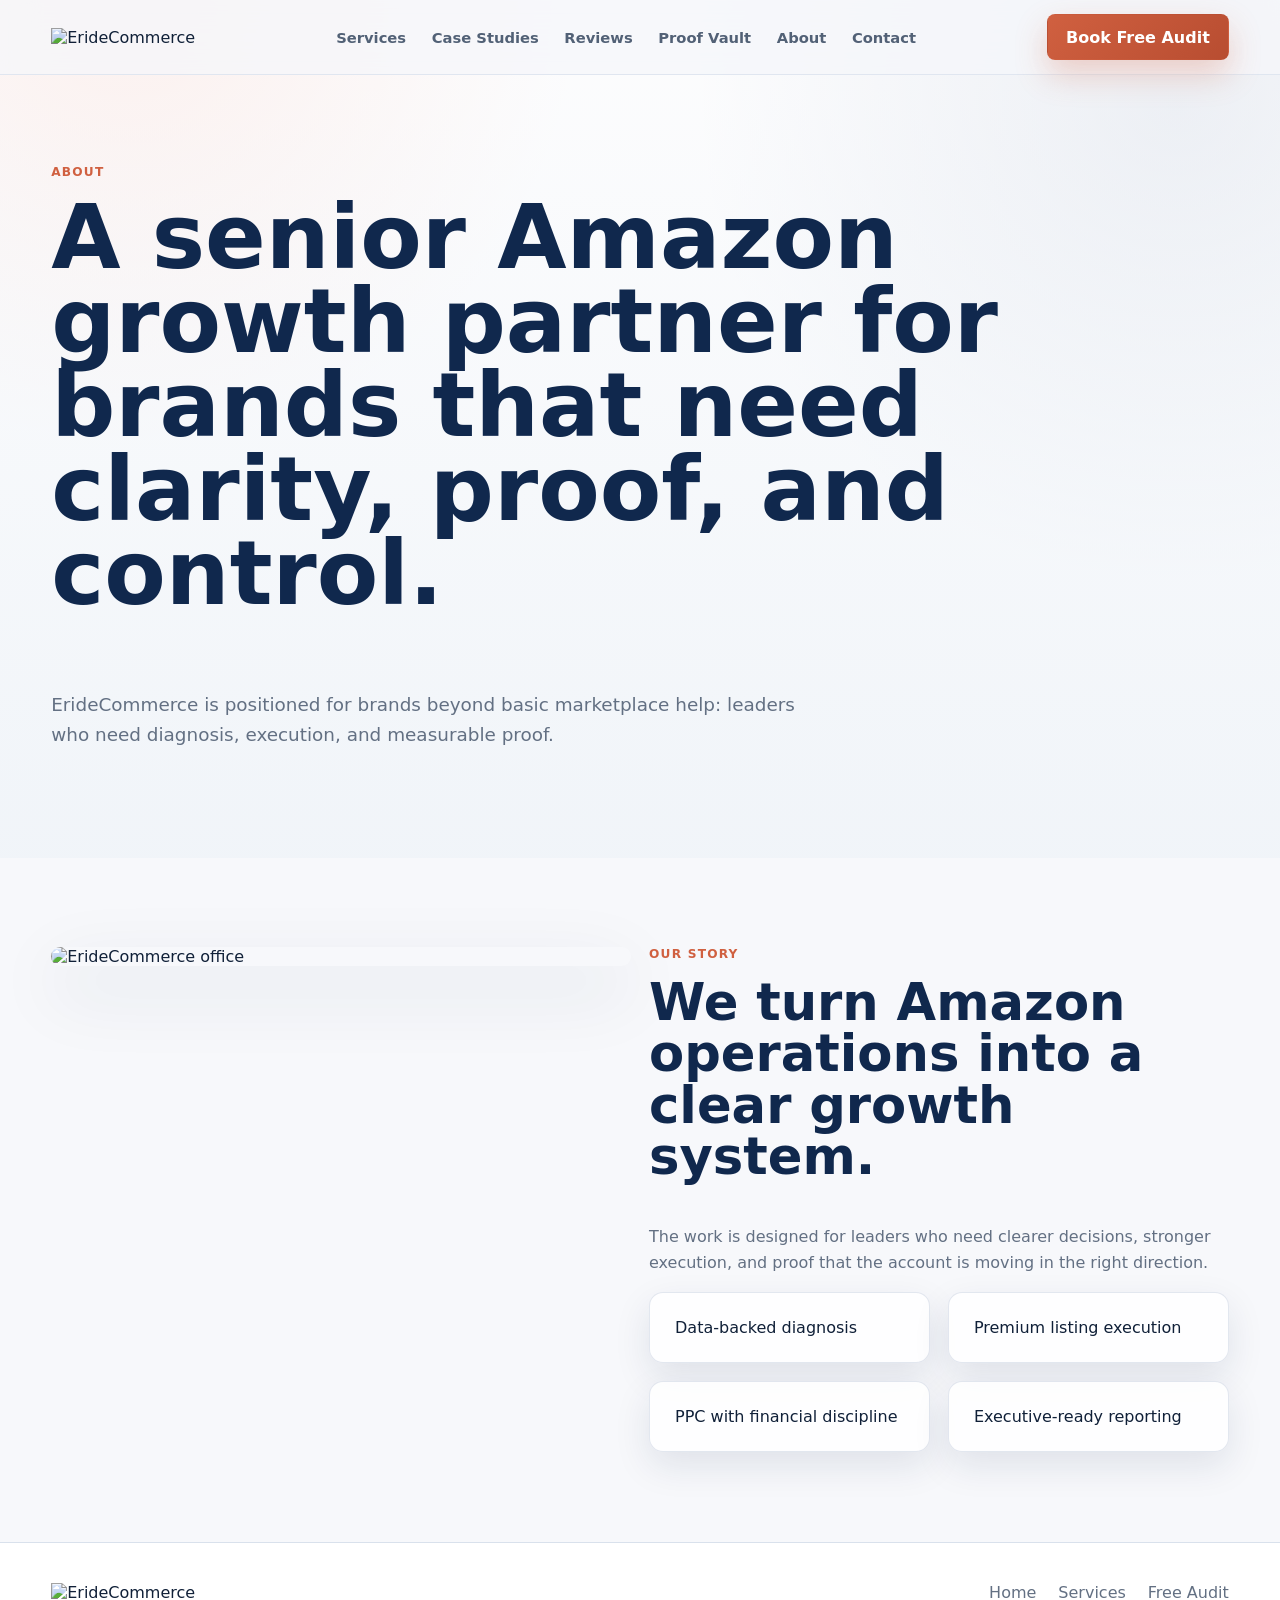
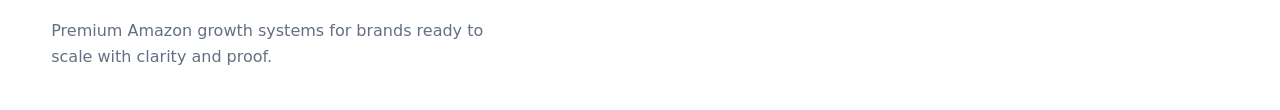
==== about.html @ 405a4938 "Add files via upload" ====
<!doctype html><html lang="en"><head><meta charset="utf-8"><meta name="viewport" content="width=device-width, initial-scale=1"><title>About | ErideCommerce</title><link rel="stylesheet" href="page.css"></head><body>
<header class="nav"><a class="brand" href="index.html"><img src="assets/brand/logo-cropped.png" alt="ErideCommerce"></a><nav class="navlinks"><a href="services.html">Services</a><a href="case-studies.html">Case Studies</a><a href="reviews.html">Reviews</a><a href="proof-vault.html">Proof Vault</a><a href="about.html">About</a><a href="contact.html">Contact</a></nav><a class="button primary" href="free-audit.html">Book Free Audit</a></header>
<main><section class="page-hero section"><p class="eyebrow">About</p><h1>A senior Amazon growth partner for brands that need clarity, proof, and control.</h1><p class="lead">ErideCommerce is positioned for brands beyond basic marketplace help: leaders who need diagnosis, execution, and measurable proof.</p></section>
<section class="section"><div class="grid-2"><div><img style="border-radius:14px;box-shadow:var(--shadow)" src="assets/brand/our-story.png" alt="ErideCommerce office"></div><div><p class="eyebrow">Our story</p><h2>We turn Amazon operations into a clear growth system.</h2><p class="muted">The work is designed for leaders who need clearer decisions, stronger execution, and proof that the account is moving in the right direction.</p><div class="grid-2"><article class="card">Data-backed diagnosis</article><article class="card">Premium listing execution</article><article class="card">PPC with financial discipline</article><article class="card">Executive-ready reporting</article></div></div></div></section></main>
<footer class="footer"><div><img src="assets/brand/logo-cropped.png" alt="ErideCommerce"><p>Premium Amazon growth systems for brands ready to scale with clarity and proof.</p></div><nav><a href="index.html">Home</a><a href="services.html">Services</a><a href="free-audit.html">Free Audit</a></nav></footer></body></html>
---- page.css ----
:root {
  --blue: #284880;
  --blue-dark: #10284d;
  --blue-deep: #08182f;
  --coral: #d06040;
  --peach: #f8b8a8;
  --bg: #f7f8fb;
  --surface: #ffffff;
  --soft: #eef3f8;
  --border: #d9e1ec;
  --text: #102038;
  --muted: #637083;
  --success: #0f9f8f;
  --warning: #d7831f;
  --shadow: 0 24px 70px rgba(16, 40, 77, .14);
  --shadow-soft: 0 14px 36px rgba(16, 40, 77, .1);
}
* { box-sizing: border-box; }
html { scroll-behavior: smooth; }
body {
  margin: 0;
  color: var(--text);
  background:
    radial-gradient(circle at 10% 0%, rgba(248, 184, 168, .42), transparent 28rem),
    radial-gradient(circle at 92% 6%, rgba(40, 72, 128, .17), transparent 30rem),
    var(--bg);
  font-family: Inter, ui-sans-serif, system-ui, -apple-system, BlinkMacSystemFont, "Segoe UI", sans-serif;
}
a { color: inherit; text-decoration: none; }
img { max-width: 100%; display: block; }
button, input, select, textarea { font: inherit; }
.nav {
  position: sticky;
  top: 0;
  z-index: 50;
  display: grid;
  grid-template-columns: auto 1fr auto;
  gap: 24px;
  align-items: center;
  padding: 14px clamp(18px, 4vw, 58px);
  border-bottom: 1px solid rgba(217, 225, 236, .75);
  background: rgba(247, 248, 251, .9);
  backdrop-filter: blur(18px);
}
.brand img { width: 154px; mix-blend-mode: multiply; }
.navlinks {
  display: flex;
  justify-content: center;
  gap: clamp(16px, 2vw, 28px);
  color: #526176;
  font-size: .92rem;
  font-weight: 700;
}
.navlinks a:hover { color: var(--blue); }
.button {
  min-height: 46px;
  display: inline-flex;
  align-items: center;
  justify-content: center;
  border: 1px solid transparent;
  border-radius: 8px;
  padding: 0 18px;
  font-weight: 850;
  white-space: nowrap;
}
.primary {
  color: #fff;
  background: linear-gradient(135deg, var(--coral), #b84d31);
  box-shadow: 0 14px 32px rgba(208, 96, 64, .28);
}
.secondary {
  color: var(--blue);
  border-color: rgba(40, 72, 128, .18);
  background: rgba(255, 255, 255, .72);
}
.section { padding: clamp(56px, 7vw, 98px) clamp(18px, 4vw, 58px); }
.page-hero {
  min-height: 54vh;
  display: grid;
  align-content: center;
  background: linear-gradient(180deg, rgba(255, 255, 255, .58), rgba(238, 243, 248, .72));
}
.eyebrow {
  margin: 0 0 16px;
  color: var(--coral);
  font-size: .76rem;
  font-weight: 900;
  letter-spacing: .1em;
  text-transform: uppercase;
}
h1, h2, h3, p { margin-top: 0; }
h1 {
  max-width: 1060px;
  color: var(--blue-dark);
  font-size: clamp(3.1rem, 7vw, 6.6rem);
  line-height: .94;
  letter-spacing: 0;
}
h2 {
  color: var(--blue-dark);
  font-size: clamp(2rem, 4vw, 4.1rem);
  line-height: 1;
}
h3 { color: var(--blue-dark); font-size: 1.25rem; }
.lead, .muted, .card p, .panel p, .footer p, li { color: var(--muted); line-height: 1.62; }
.lead { max-width: 780px; font-size: 1.15rem; }
.actions { display: flex; flex-wrap: wrap; gap: 12px; margin-top: 28px; }
.section-head {
  display: grid;
  grid-template-columns: minmax(0, .98fr) minmax(300px, .44fr);
  gap: clamp(24px, 4vw, 66px);
  align-items: end;
  margin-bottom: 34px;
}
.grid-2, .grid-3, .grid-4 { display: grid; gap: 18px; }
.grid-2 { grid-template-columns: repeat(2, minmax(0, 1fr)); }
.grid-3 { grid-template-columns: repeat(3, minmax(0, 1fr)); }
.grid-4 { grid-template-columns: repeat(4, minmax(0, 1fr)); }
.card, .panel, .audit-form, .audit-side {
  overflow: hidden;
  border: 1px solid rgba(40, 72, 128, .13);
  border-radius: 14px;
  background: rgba(255, 255, 255, .86);
  box-shadow: var(--shadow-soft);
}
.card { padding: 25px; }
.panel img { width: 100%; height: 300px; object-fit: cover; }
.proof img {
  width: 100%;
  height: auto;
  aspect-ratio: 16 / 7;
  object-fit: contain;
  padding: 10px;
  background: #fff;
  border-bottom: 1px solid var(--border);
}
.panel-body { padding: 24px; }
.stats { display: grid; grid-template-columns: repeat(3, minmax(0, 1fr)); gap: 9px; margin-top: 18px; }
.stats span {
  min-height: 86px;
  padding: 12px;
  border: 1px solid var(--border);
  border-radius: 10px;
  color: var(--muted);
  background: var(--soft);
  font-size: .82rem;
}
.stats strong { display: block; margin-bottom: 8px; color: var(--blue); font-size: 1.4rem; }
.split {
  display: grid;
  grid-template-columns: minmax(0, .72fr) minmax(0, 1fr);
  gap: clamp(28px, 5vw, 78px);
  background: var(--blue-deep);
  color: #fff;
}
.split h2, .split h3, .split strong { color: #fff; }
.split p, .split li { color: rgba(255, 255, 255, .74); }
.timeline { display: grid; gap: 12px; }
.timeline article {
  display: grid;
  grid-template-columns: auto 1fr;
  gap: 18px;
  padding: 20px;
  border: 1px solid rgba(255, 255, 255, .12);
  border-radius: 14px;
  background: rgba(255, 255, 255, .06);
}
.timeline span { color: var(--peach); font-weight: 900; }
.soft { background: rgba(238, 243, 248, .76); }
.audit { display: grid; grid-template-columns: minmax(0, 1.08fr) minmax(320px, .68fr); gap: 18px; }
.audit-form, .audit-side { padding: clamp(20px, 3vw, 34px); }
.form-grid { display: grid; grid-template-columns: repeat(2, minmax(0, 1fr)); gap: 16px; }
label { display: grid; gap: 8px; color: #44546b; font-size: .9rem; font-weight: 760; }
.full { grid-column: 1 / -1; }
input, select, textarea {
  width: 100%;
  min-height: 52px;
  border: 1px solid var(--border);
  border-radius: 10px;
  padding: 0 14px;
  color: var(--text);
  background: #fff;
  outline: none;
}
textarea { min-height: 136px; padding-top: 14px; resize: vertical; }
.footer {
  display: grid;
  grid-template-columns: 1fr auto;
  gap: 28px;
  padding: 40px clamp(18px, 4vw, 58px);
  border-top: 1px solid var(--border);
  background: #fff;
}
.footer img { width: 190px; mix-blend-mode: multiply; }
.footer p { max-width: 460px; margin: 16px 0 0; }
.footer nav { display: flex; flex-wrap: wrap; justify-content: flex-end; gap: 16px 22px; color: var(--muted); }
@media (max-width: 980px) {
  .nav { grid-template-columns: 1fr auto; }
  .navlinks { display: none; }
  .section-head, .split, .audit { grid-template-columns: 1fr; }
  .grid-4, .grid-3, .grid-2 { grid-template-columns: repeat(2, minmax(0, 1fr)); }
}
@media (max-width: 640px) {
  .brand img { width: 130px; }
  .nav .button { min-height: 38px; padding-inline: 11px; font-size: .84rem; }
  h1 { font-size: clamp(3rem, 15vw, 4.2rem); }
  .grid-4, .grid-3, .grid-2, .stats, .form-grid { grid-template-columns: 1fr; }
  .panel img { height: 210px; }
  .footer { grid-template-columns: 1fr; }
  .footer nav { justify-content: flex-start; }
}
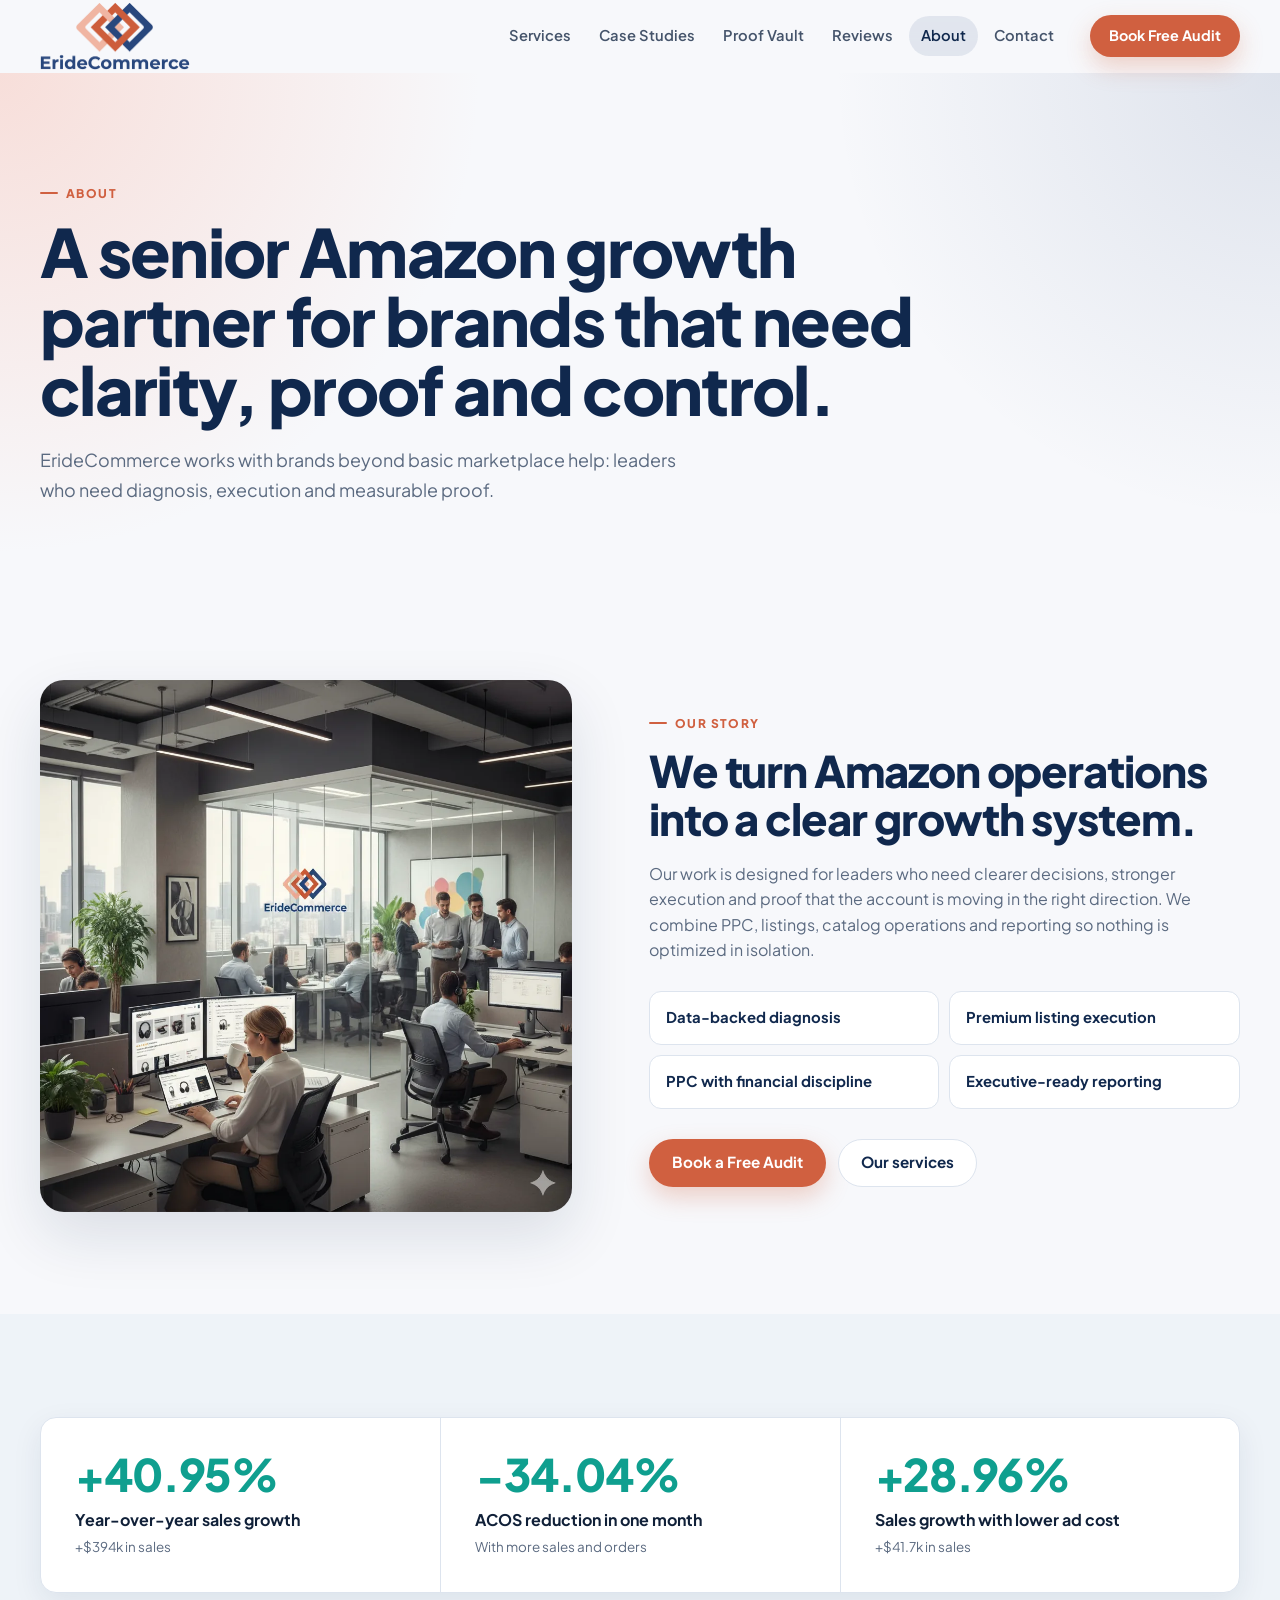
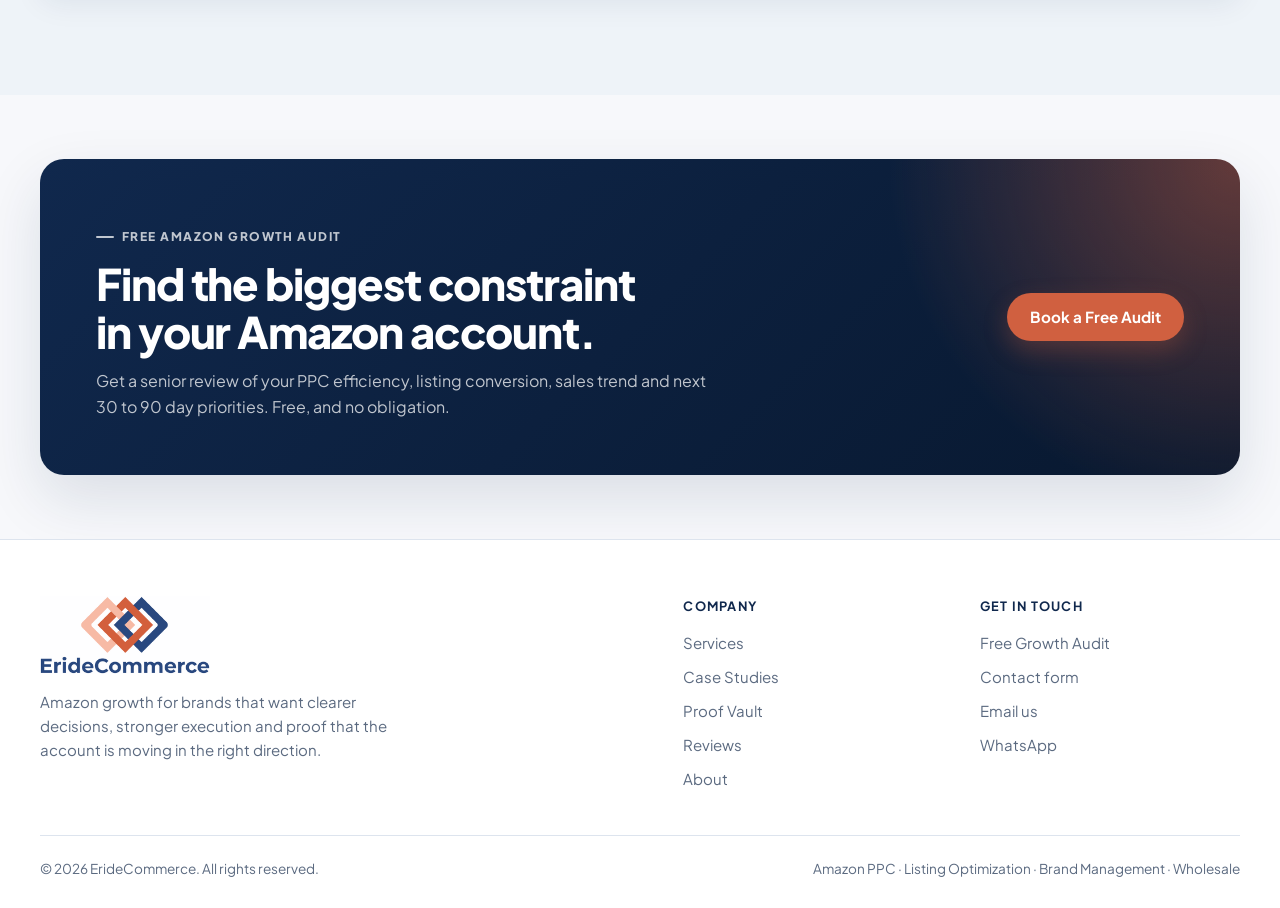
==== commit f2ea59ce: "Redesign site: shared styles, mobile menu, working forms, faster images - One shared stylesheet and " ====
--- a/about.html
+++ b/about.html
@@ -1,5 +1,124 @@
-<!doctype html><html lang="en"><head><meta charset="utf-8"><meta name="viewport" content="width=device-width, initial-scale=1"><title>About | ErideCommerce</title><link rel="stylesheet" href="page.css"></head><body>
-<header class="nav"><a class="brand" href="index.html"><img src="assets/brand/logo-cropped.png" alt="ErideCommerce"></a><nav class="navlinks"><a href="services.html">Services</a><a href="case-studies.html">Case Studies</a><a href="reviews.html">Reviews</a><a href="proof-vault.html">Proof Vault</a><a href="about.html">About</a><a href="contact.html">Contact</a></nav><a class="button primary" href="free-audit.html">Book Free Audit</a></header>
-<main><section class="page-hero section"><p class="eyebrow">About</p><h1>A senior Amazon growth partner for brands that need clarity, proof, and control.</h1><p class="lead">ErideCommerce is positioned for brands beyond basic marketplace help: leaders who need diagnosis, execution, and measurable proof.</p></section>
-<section class="section"><div class="grid-2"><div><img style="border-radius:14px;box-shadow:var(--shadow)" src="assets/brand/our-story.png" alt="ErideCommerce office"></div><div><p class="eyebrow">Our story</p><h2>We turn Amazon operations into a clear growth system.</h2><p class="muted">The work is designed for leaders who need clearer decisions, stronger execution, and proof that the account is moving in the right direction.</p><div class="grid-2"><article class="card">Data-backed diagnosis</article><article class="card">Premium listing execution</article><article class="card">PPC with financial discipline</article><article class="card">Executive-ready reporting</article></div></div></div></section></main>
-<footer class="footer"><div><img src="assets/brand/logo-cropped.png" alt="ErideCommerce"><p>Premium Amazon growth systems for brands ready to scale with clarity and proof.</p></div><nav><a href="index.html">Home</a><a href="services.html">Services</a><a href="free-audit.html">Free Audit</a></nav></footer></body></html>
+<!doctype html>
+<html lang="en">
+<head>
+  <meta charset="utf-8">
+  <meta name="viewport" content="width=device-width, initial-scale=1">
+  <title>About | ErideCommerce</title>
+  <meta name="description" content="ErideCommerce is a senior Amazon growth partner for brands that need clarity, proof and control.">
+  <meta name="theme-color" content="#10284d">
+  <meta property="og:title" content="About | ErideCommerce">
+  <meta property="og:description" content="ErideCommerce is a senior Amazon growth partner for brands that need clarity, proof and control.">
+  <meta property="og:type" content="website">
+  <meta property="og:image" content="assets/web/main-page.webp">
+  <link rel="icon" type="image/png" href="assets/web/logo.png">
+  <link rel="preconnect" href="https://fonts.googleapis.com">
+  <link rel="preconnect" href="https://fonts.gstatic.com" crossorigin>
+  <link href="https://fonts.googleapis.com/css2?family=Plus+Jakarta+Sans:wght@400;500;600;700;800&display=swap" rel="stylesheet">
+  <link rel="stylesheet" href="page.css">
+  <script>document.documentElement.classList.add("js")</script>
+</head>
+<body>
+<a class="skip" href="#main">Skip to content</a>
+<header class="nav">
+  <div class="container nav-inner">
+    <a class="brand" href="index.html" aria-label="ErideCommerce home"><img src="assets/web/logo.png" alt="ErideCommerce" width="150" height="68"></a>
+    <nav class="navlinks" id="site-menu" aria-label="Primary">
+      <a href="services.html">Services</a>
+      <a href="case-studies.html">Case Studies</a>
+      <a href="proof-vault.html">Proof Vault</a>
+      <a href="reviews.html">Reviews</a>
+      <a href="about.html">About</a>
+      <a href="contact.html">Contact</a>
+      <a class="mobile-cta" href="free-audit.html">Book a Free Audit</a>
+    </nav>
+    <a class="button primary nav-cta" href="free-audit.html">Book Free Audit</a>
+    <button class="nav-toggle" type="button" aria-label="Open menu" aria-controls="site-menu" aria-expanded="false"><span></span></button>
+  </div>
+</header>
+<main id="main">
+
+<section class="page-hero">
+  <div class="container">
+    <p class="eyebrow">About</p>
+    <h1>A senior Amazon growth partner for brands that need clarity, proof and control.</h1>
+    <p class="lead">ErideCommerce works with brands beyond basic marketplace help: leaders who need diagnosis, execution and measurable proof.</p>
+  </div>
+</section>
+
+<section class="section">
+  <div class="container about">
+    <img class="reveal" src="assets/web/our-story.webp" alt="ErideCommerce office" width="1024" height="1024">
+    <div class="reveal">
+      <p class="eyebrow">Our story</p>
+      <h2>We turn Amazon operations into a clear growth system.</h2>
+      <p>Our work is designed for leaders who need clearer decisions, stronger execution and proof that the account is moving in the right direction. We combine PPC, listings, catalog operations and reporting so nothing is optimized in isolation.</p>
+      <div class="pill-grid">
+        <div>Data-backed diagnosis</div>
+        <div>Premium listing execution</div>
+        <div>PPC with financial discipline</div>
+        <div>Executive-ready reporting</div>
+      </div>
+      <div class="actions"><a class="button primary" href="free-audit.html">Book a Free Audit</a><a class="button secondary" href="services.html">Our services</a></div>
+    </div>
+  </div>
+</section>
+
+<section class="section soft">
+  <div class="container">
+    <div class="metric-grid reveal">
+      <div class="metric"><strong><em>+40.95%</em></strong><span>Year-over-year sales growth</span><small>+$394k in sales</small></div>
+      <div class="metric"><strong><em>&minus;34.04%</em></strong><span>ACOS reduction in one month</span><small>With more sales and orders</small></div>
+      <div class="metric"><strong><em>+28.96%</em></strong><span>Sales growth with lower ad cost</span><small>+$41.7k in sales</small></div>
+    </div>
+  </div>
+</section>
+
+<section class="section tight">
+  <div class="container">
+    <div class="cta-band reveal">
+      <div>
+        <p class="eyebrow">Free Amazon Growth Audit</p>
+        <h2>Find the biggest constraint in your Amazon account.</h2>
+        <p>Get a senior review of your PPC efficiency, listing conversion, sales trend and next 30 to 90 day priorities. Free, and no obligation.</p>
+      </div>
+      <div class="actions"><a class="button primary" href="free-audit.html">Book a Free Audit</a></div>
+    </div>
+  </div>
+</section>
+</main>
+<footer class="footer">
+  <div class="container">
+    <div class="footer-grid">
+      <div>
+        <img src="assets/web/logo.png" alt="ErideCommerce" width="170" height="78" loading="lazy">
+        <p>Amazon growth for brands that want clearer decisions, stronger execution and proof that the account is moving in the right direction.</p>
+      </div>
+      <div>
+        <h4>Company</h4>
+        <nav aria-label="Footer">
+          <a href="services.html">Services</a>
+          <a href="case-studies.html">Case Studies</a>
+          <a href="proof-vault.html">Proof Vault</a>
+          <a href="reviews.html">Reviews</a>
+          <a href="about.html">About</a>
+        </nav>
+      </div>
+      <div>
+        <h4>Get in touch</h4>
+        <nav aria-label="Contact">
+          <a href="free-audit.html">Free Growth Audit</a>
+          <a href="contact.html">Contact form</a>
+          <a href="mailto:ahmadhaidertariq@gmail.com">Email us</a>
+          <a href="https://wa.me/923144166070" target="_blank" rel="noopener">WhatsApp</a>
+        </nav>
+      </div>
+    </div>
+    <div class="footer-bottom">
+      <span>&copy; <span data-year>2026</span> ErideCommerce. All rights reserved.</span>
+      <span>Amazon PPC &middot; Listing Optimization &middot; Brand Management &middot; Wholesale</span>
+    </div>
+  </div>
+</footer>
+<script src="site.js" defer></script>
+</body>
+</html>
--- a/page.css
+++ b/page.css
@@ -1,211 +1,483 @@
+/* ErideCommerce shared stylesheet — used by every page. */
 :root {
+  --navy: #10284d;
+  --navy-deep: #08182f;
   --blue: #284880;
-  --blue-dark: #10284d;
-  --blue-deep: #08182f;
+  --slate: #6078a0;
   --coral: #d06040;
+  --coral-dark: #b84d31;
   --peach: #f8b8a8;
   --bg: #f7f8fb;
   --surface: #ffffff;
   --soft: #eef3f8;
-  --border: #d9e1ec;
+  --border: #dde4ee;
   --text: #102038;
-  --muted: #637083;
+  --muted: #5b6a80;
   --success: #0f9f8f;
-  --warning: #d7831f;
-  --shadow: 0 24px 70px rgba(16, 40, 77, .14);
-  --shadow-soft: 0 14px 36px rgba(16, 40, 77, .1);
-}
-* { box-sizing: border-box; }
-html { scroll-behavior: smooth; }
+  --radius: 16px;
+  --radius-sm: 10px;
+  --shadow: 0 24px 60px rgba(16, 40, 77, .12);
+  --shadow-soft: 0 10px 30px rgba(16, 40, 77, .08);
+  --max: 1200px;
+  --gutter: clamp(18px, 4vw, 40px);
+  --font: "Plus Jakarta Sans", Inter, ui-sans-serif, system-ui, -apple-system, BlinkMacSystemFont, "Segoe UI", sans-serif;
+}
+
+*, *::before, *::after { box-sizing: border-box; }
+html { scroll-behavior: smooth; -webkit-text-size-adjust: 100%; }
 body {
   margin: 0;
   color: var(--text);
-  background:
-    radial-gradient(circle at 10% 0%, rgba(248, 184, 168, .42), transparent 28rem),
-    radial-gradient(circle at 92% 6%, rgba(40, 72, 128, .17), transparent 30rem),
-    var(--bg);
-  font-family: Inter, ui-sans-serif, system-ui, -apple-system, BlinkMacSystemFont, "Segoe UI", sans-serif;
+  background: var(--bg);
+  font-family: var(--font);
+  font-size: 16px;
+  line-height: 1.6;
+  -webkit-font-smoothing: antialiased;
 }
 a { color: inherit; text-decoration: none; }
-img { max-width: 100%; display: block; }
+img { max-width: 100%; height: auto; display: block; }
 button, input, select, textarea { font: inherit; }
+::selection { color: #fff; background: var(--coral); }
+:focus-visible { outline: 3px solid rgba(208, 96, 64, .55); outline-offset: 3px; border-radius: 6px; }
+
+.container { width: min(var(--max), 100% - 2 * var(--gutter)); margin-inline: auto; }
+.skip { position: absolute; left: -999px; top: 8px; z-index: 100; padding: 8px 14px; border-radius: 8px; color: #fff; background: var(--navy); }
+.skip:focus { left: 8px; }
+
+/* Typography */
+h1, h2, h3, h4, p { margin: 0; }
+h1, h2, h3 { color: var(--navy); font-weight: 800; letter-spacing: -.025em; text-wrap: balance; }
+h1 { font-size: clamp(2.35rem, 5.2vw, 4.2rem); line-height: 1.04; }
+h2 { font-size: clamp(1.8rem, 3.4vw, 2.75rem); line-height: 1.1; }
+h3 { font-size: 1.14rem; line-height: 1.3; letter-spacing: -.01em; }
+p { color: var(--muted); }
+.lead { max-width: 640px; margin-top: 20px; font-size: clamp(1.02rem, 1.4vw, 1.16rem); line-height: 1.7; }
+.eyebrow {
+  display: inline-flex;
+  align-items: center;
+  gap: 8px;
+  margin-bottom: 14px;
+  color: var(--coral);
+  font-size: .75rem;
+  font-weight: 800;
+  letter-spacing: .12em;
+  text-transform: uppercase;
+}
+.eyebrow::before { content: ""; width: 18px; height: 2px; border-radius: 2px; background: currentColor; }
+.accent { color: var(--coral); }
+
+/* Buttons */
+.button {
+  min-height: 48px;
+  display: inline-flex;
+  align-items: center;
+  justify-content: center;
+  gap: 8px;
+  border: 1px solid transparent;
+  border-radius: 999px;
+  padding: 0 22px;
+  font-weight: 700;
+  font-size: .95rem;
+  white-space: nowrap;
+  cursor: pointer;
+  transition: transform .18s ease, box-shadow .18s ease, background .18s ease, color .18s ease;
+}
+.button:hover { transform: translateY(-1px); }
+.primary { color: #fff; background: var(--coral); box-shadow: 0 10px 24px rgba(208, 96, 64, .28); }
+.primary:hover { background: var(--coral-dark); box-shadow: 0 14px 30px rgba(208, 96, 64, .34); }
+.secondary { color: var(--navy); border-color: var(--border); background: #fff; }
+.secondary:hover { border-color: var(--slate); }
+.ghost-light { color: #fff; border-color: rgba(255, 255, 255, .28); background: transparent; }
+.ghost-light:hover { background: rgba(255, 255, 255, .08); }
+.text-link { color: var(--blue); font-weight: 700; font-size: .92rem; }
+.text-link::after { content: " \2192"; transition: margin .18s ease; }
+.text-link:hover::after { margin-left: 4px; }
+.actions { display: flex; flex-wrap: wrap; gap: 12px; margin-top: 30px; }
+
+/* Header */
 .nav {
   position: sticky;
   top: 0;
   z-index: 50;
-  display: grid;
-  grid-template-columns: auto 1fr auto;
-  gap: 24px;
-  align-items: center;
-  padding: 14px clamp(18px, 4vw, 58px);
-  border-bottom: 1px solid rgba(217, 225, 236, .75);
-  background: rgba(247, 248, 251, .9);
-  backdrop-filter: blur(18px);
-}
-.brand img { width: 154px; mix-blend-mode: multiply; }
-.navlinks {
-  display: flex;
-  justify-content: center;
-  gap: clamp(16px, 2vw, 28px);
-  color: #526176;
+  border-bottom: 1px solid transparent;
+  background: rgba(247, 248, 251, .86);
+  backdrop-filter: saturate(160%) blur(16px);
+  -webkit-backdrop-filter: saturate(160%) blur(16px);
+  transition: border-color .2s ease, box-shadow .2s ease;
+}
+.nav.scrolled { border-color: var(--border); box-shadow: 0 6px 24px rgba(16, 40, 77, .06); }
+.nav-inner { display: flex; align-items: center; gap: 24px; min-height: 72px; }
+.brand img { width: 150px; mix-blend-mode: multiply; }
+.navlinks { display: flex; align-items: center; gap: 4px; margin-left: auto; }
+.navlinks a {
+  padding: 8px 12px;
+  border-radius: 999px;
+  color: #45546b;
   font-size: .92rem;
-  font-weight: 700;
-}
-.navlinks a:hover { color: var(--blue); }
-.button {
-  min-height: 46px;
-  display: inline-flex;
-  align-items: center;
-  justify-content: center;
-  border: 1px solid transparent;
-  border-radius: 8px;
-  padding: 0 18px;
-  font-weight: 850;
-  white-space: nowrap;
-}
-.primary {
-  color: #fff;
-  background: linear-gradient(135deg, var(--coral), #b84d31);
-  box-shadow: 0 14px 32px rgba(208, 96, 64, .28);
-}
-.secondary {
-  color: var(--blue);
-  border-color: rgba(40, 72, 128, .18);
-  background: rgba(255, 255, 255, .72);
-}
-.section { padding: clamp(56px, 7vw, 98px) clamp(18px, 4vw, 58px); }
+  font-weight: 600;
+  transition: color .15s ease, background .15s ease;
+}
+.navlinks a:hover { color: var(--navy); background: rgba(40, 72, 128, .07); }
+.navlinks a[aria-current="page"] { color: var(--navy); background: rgba(40, 72, 128, .1); }
+.nav-cta { min-height: 42px; padding: 0 18px; font-size: .9rem; }
+.nav-toggle {
+  display: none;
+  width: 44px;
+  height: 44px;
+  margin-left: auto;
+  border: 1px solid var(--border);
+  border-radius: 12px;
+  background: #fff;
+  cursor: pointer;
+}
+.nav-toggle span, .nav-toggle span::before, .nav-toggle span::after {
+  display: block;
+  width: 18px;
+  height: 2px;
+  margin: 0 auto;
+  border-radius: 2px;
+  background: var(--navy);
+  transition: transform .2s ease, background .2s ease;
+  position: relative;
+}
+.nav-toggle span::before, .nav-toggle span::after { content: ""; position: absolute; left: 0; }
+.nav-toggle span::before { top: -6px; }
+.nav-toggle span::after { top: 6px; }
+.nav.open .nav-toggle span { background: transparent; }
+.nav.open .nav-toggle span::before { transform: translateY(6px) rotate(45deg); }
+.nav.open .nav-toggle span::after { transform: translateY(-6px) rotate(-45deg); }
+
+/* Sections */
+.section { padding-block: clamp(64px, 8vw, 112px); }
+.section.tight { padding-block: clamp(40px, 5vw, 64px); }
+.soft { background: var(--soft); }
+.section-head {
+  display: grid;
+  grid-template-columns: minmax(0, 1fr) minmax(260px, .7fr);
+  gap: clamp(20px, 4vw, 64px);
+  align-items: end;
+  margin-bottom: clamp(32px, 4vw, 48px);
+}
+.section-head.center { grid-template-columns: 1fr; justify-items: center; text-align: center; }
+.section-head.center p { max-width: 620px; }
+.section-head > p { font-size: 1.02rem; }
+
+/* Home hero */
+.hero {
+  position: relative;
+  overflow: hidden;
+  padding-block: clamp(48px, 7vw, 96px) clamp(56px, 7vw, 96px);
+  background:
+    radial-gradient(circle at 0% 0%, rgba(248, 184, 168, .45), transparent 32rem),
+    radial-gradient(circle at 100% 10%, rgba(40, 72, 128, .14), transparent 30rem);
+}
+.hero-grid { display: grid; grid-template-columns: minmax(0, 1.05fr) minmax(0, .95fr); gap: clamp(36px, 5vw, 72px); align-items: center; }
+.hero-visual { position: relative; }
+.hero-visual img { width: 100%; aspect-ratio: 4 / 3.2; object-fit: cover; border-radius: 24px; box-shadow: var(--shadow); }
+.float-card {
+  position: absolute;
+  display: grid;
+  gap: 2px;
+  padding: 16px 18px;
+  border: 1px solid var(--border);
+  border-radius: 14px;
+  background: rgba(255, 255, 255, .95);
+  box-shadow: var(--shadow-soft);
+}
+.float-card strong { color: var(--success); font-size: 1.6rem; line-height: 1.1; letter-spacing: -.02em; }
+.float-card span { color: var(--muted); font-size: .82rem; font-weight: 600; }
+.float-card.one { left: -22px; bottom: 34px; }
+.float-card.two { right: -16px; top: 28px; }
+.trust-row { display: flex; flex-wrap: wrap; gap: 10px 22px; margin-top: 34px; padding-top: 24px; border-top: 1px solid var(--border); }
+.trust-row span { display: inline-flex; align-items: center; gap: 8px; color: #45546b; font-size: .88rem; font-weight: 600; }
+.trust-row span::before { content: ""; width: 7px; height: 7px; border-radius: 50%; background: var(--coral); }
+
+/* Inner page hero */
 .page-hero {
-  min-height: 54vh;
-  display: grid;
-  align-content: center;
-  background: linear-gradient(180deg, rgba(255, 255, 255, .58), rgba(238, 243, 248, .72));
-}
-.eyebrow {
-  margin: 0 0 16px;
-  color: var(--coral);
-  font-size: .76rem;
-  font-weight: 900;
-  letter-spacing: .1em;
-  text-transform: uppercase;
-}
-h1, h2, h3, p { margin-top: 0; }
-h1 {
-  max-width: 1060px;
-  color: var(--blue-dark);
-  font-size: clamp(3.1rem, 7vw, 6.6rem);
-  line-height: .94;
-  letter-spacing: 0;
-}
-h2 {
-  color: var(--blue-dark);
-  font-size: clamp(2rem, 4vw, 4.1rem);
-  line-height: 1;
-}
-h3 { color: var(--blue-dark); font-size: 1.25rem; }
-.lead, .muted, .card p, .panel p, .footer p, li { color: var(--muted); line-height: 1.62; }
-.lead { max-width: 780px; font-size: 1.15rem; }
-.actions { display: flex; flex-wrap: wrap; gap: 12px; margin-top: 28px; }
-.section-head {
-  display: grid;
-  grid-template-columns: minmax(0, .98fr) minmax(300px, .44fr);
-  gap: clamp(24px, 4vw, 66px);
-  align-items: end;
-  margin-bottom: 34px;
-}
-.grid-2, .grid-3, .grid-4 { display: grid; gap: 18px; }
+  padding-block: clamp(56px, 8vw, 104px) clamp(40px, 6vw, 72px);
+  background:
+    radial-gradient(circle at 0% 0%, rgba(248, 184, 168, .4), transparent 30rem),
+    radial-gradient(circle at 100% 0%, rgba(40, 72, 128, .12), transparent 28rem);
+}
+.page-hero h1 { max-width: 900px; }
+
+/* Metrics */
+.metric-grid { display: grid; grid-template-columns: repeat(3, minmax(0, 1fr)); overflow: hidden; border: 1px solid var(--border); border-radius: var(--radius); background: #fff; box-shadow: var(--shadow-soft); }
+.metric { padding: clamp(22px, 3vw, 34px); }
+.metric + .metric { border-left: 1px solid var(--border); }
+.metric strong { display: block; color: var(--navy); font-size: clamp(2rem, 3.6vw, 2.8rem); font-weight: 800; line-height: 1; letter-spacing: -.03em; }
+.metric strong em { color: var(--success); font-style: normal; }
+.metric span { display: block; margin-top: 10px; color: var(--text); font-weight: 700; }
+.metric small { display: block; margin-top: 4px; color: var(--muted); font-size: .84rem; }
+
+/* Grids and cards */
+.grid-2, .grid-3, .grid-4 { display: grid; gap: 20px; }
 .grid-2 { grid-template-columns: repeat(2, minmax(0, 1fr)); }
 .grid-3 { grid-template-columns: repeat(3, minmax(0, 1fr)); }
 .grid-4 { grid-template-columns: repeat(4, minmax(0, 1fr)); }
-.card, .panel, .audit-form, .audit-side {
+.card {
+  padding: 28px;
+  border: 1px solid var(--border);
+  border-radius: var(--radius);
+  background: #fff;
+  transition: transform .2s ease, box-shadow .2s ease, border-color .2s ease;
+}
+.card:hover { transform: translateY(-3px); border-color: #c9d4e3; box-shadow: var(--shadow-soft); }
+.card h3 { margin-bottom: 10px; }
+.card p { font-size: .95rem; }
+.icon {
+  display: grid;
+  place-items: center;
+  width: 44px;
+  height: 44px;
+  margin-bottom: 20px;
+  border-radius: 12px;
+  color: var(--coral);
+  background: rgba(208, 96, 64, .1);
+  font-size: .85rem;
+  font-weight: 800;
+}
+.soft .card { background: #fff; }
+
+/* Service cards */
+.service {
+  display: flex;
+  flex-direction: column;
   overflow: hidden;
-  border: 1px solid rgba(40, 72, 128, .13);
-  border-radius: 14px;
-  background: rgba(255, 255, 255, .86);
-  box-shadow: var(--shadow-soft);
-}
-.card { padding: 25px; }
-.panel img { width: 100%; height: 300px; object-fit: cover; }
-.proof img {
-  width: 100%;
-  height: auto;
-  aspect-ratio: 16 / 7;
-  object-fit: contain;
-  padding: 10px;
+  border: 1px solid var(--border);
+  border-radius: var(--radius);
   background: #fff;
-  border-bottom: 1px solid var(--border);
-}
-.panel-body { padding: 24px; }
-.stats { display: grid; grid-template-columns: repeat(3, minmax(0, 1fr)); gap: 9px; margin-top: 18px; }
-.stats span {
-  min-height: 86px;
-  padding: 12px;
-  border: 1px solid var(--border);
-  border-radius: 10px;
-  color: var(--muted);
-  background: var(--soft);
-  font-size: .82rem;
-}
-.stats strong { display: block; margin-bottom: 8px; color: var(--blue); font-size: 1.4rem; }
-.split {
-  display: grid;
-  grid-template-columns: minmax(0, .72fr) minmax(0, 1fr);
-  gap: clamp(28px, 5vw, 78px);
-  background: var(--blue-deep);
-  color: #fff;
-}
-.split h2, .split h3, .split strong { color: #fff; }
-.split p, .split li { color: rgba(255, 255, 255, .74); }
-.timeline { display: grid; gap: 12px; }
-.timeline article {
+  transition: transform .2s ease, box-shadow .2s ease;
+}
+.service:hover { transform: translateY(-3px); box-shadow: var(--shadow); }
+.service img { width: 100%; aspect-ratio: 16 / 10; object-fit: cover; }
+.service-body { display: flex; flex: 1; flex-direction: column; gap: 10px; padding: 24px; }
+.service-body .eyebrow { margin-bottom: 0; }
+.service-body p { font-size: .95rem; }
+.service-body .text-link { margin-top: auto; padding-top: 6px; }
+.checks { display: grid; gap: 8px; margin: 6px 0 0; padding: 0; list-style: none; }
+.checks li { position: relative; padding-left: 26px; color: var(--text); font-size: .94rem; }
+.checks li::before {
+  content: "";
+  position: absolute;
+  left: 0;
+  top: .38em;
+  width: 16px;
+  height: 16px;
+  border-radius: 50%;
+  background: rgba(15, 159, 143, .14) url("data:image/svg+xml,%3Csvg xmlns='http://www.w3.org/2000/svg' viewBox='0 0 16 16'%3E%3Cpath d='M4.5 8.2l2.2 2.2 4.8-4.8' fill='none' stroke='%230f9f8f' stroke-width='2' stroke-linecap='round' stroke-linejoin='round'/%3E%3C/svg%3E") center / 14px no-repeat;
+}
+
+/* Dark split section */
+.dark { color: #fff; background: var(--navy-deep); }
+.dark h2, .dark h3, .dark strong { color: #fff; }
+.dark p { color: rgba(255, 255, 255, .7); }
+.dark .eyebrow { color: var(--peach); }
+.split { display: grid; grid-template-columns: minmax(0, .85fr) minmax(0, 1fr); gap: clamp(32px, 6vw, 88px); align-items: start; }
+.split > div:first-child p:not(.eyebrow) { margin-top: 18px; }
+.steps { display: grid; gap: 12px; margin: 0; padding: 0; list-style: none; counter-reset: step; }
+.steps li {
   display: grid;
   grid-template-columns: auto 1fr;
   gap: 18px;
-  padding: 20px;
-  border: 1px solid rgba(255, 255, 255, .12);
-  border-radius: 14px;
-  background: rgba(255, 255, 255, .06);
-}
-.timeline span { color: var(--peach); font-weight: 900; }
-.soft { background: rgba(238, 243, 248, .76); }
-.audit { display: grid; grid-template-columns: minmax(0, 1.08fr) minmax(320px, .68fr); gap: 18px; }
-.audit-form, .audit-side { padding: clamp(20px, 3vw, 34px); }
+  padding: 22px;
+  border: 1px solid rgba(255, 255, 255, .1);
+  border-radius: var(--radius);
+  background: rgba(255, 255, 255, .04);
+}
+.steps li::before {
+  counter-increment: step;
+  content: "0" counter(step);
+  display: grid;
+  place-items: center;
+  width: 40px;
+  height: 40px;
+  border-radius: 12px;
+  color: var(--navy-deep);
+  background: var(--peach);
+  font-size: .85rem;
+  font-weight: 800;
+}
+.steps strong { display: block; margin-bottom: 4px; }
+.steps p { font-size: .94rem; }
+.steps .stat { color: var(--peach); font-weight: 800; }
+
+/* Case studies and proof */
+.case {
+  display: flex;
+  flex-direction: column;
+  overflow: hidden;
+  border: 1px solid var(--border);
+  border-radius: var(--radius);
+  background: #fff;
+  box-shadow: var(--shadow-soft);
+}
+.proof-frame { display: block; position: relative; padding: 12px; border-bottom: 1px solid var(--border); background: #fff; }
+.proof-frame img { width: 100%; aspect-ratio: 2000 / 836; object-fit: contain; }
+.proof-frame::after {
+  content: "View full size";
+  position: absolute;
+  right: 14px;
+  bottom: 14px;
+  padding: 4px 10px;
+  border-radius: 999px;
+  color: #fff;
+  background: rgba(16, 40, 77, .82);
+  font-size: .72rem;
+  font-weight: 700;
+  opacity: 0;
+  transition: opacity .2s ease;
+}
+.proof-frame:hover::after, .proof-frame:focus-visible::after { opacity: 1; }
+.case-body { display: flex; flex: 1; flex-direction: column; gap: 10px; padding: 24px; }
+.case-body .eyebrow { margin-bottom: 0; }
+.case-body p { font-size: .95rem; }
+.case-stats { display: grid; grid-template-columns: repeat(3, minmax(0, 1fr)); gap: 8px; margin-top: auto; padding-top: 12px; }
+.case-stats span { padding: 12px; border-radius: var(--radius-sm); color: var(--muted); background: var(--soft); font-size: .78rem; line-height: 1.35; }
+.case-stats strong { display: block; margin-bottom: 4px; color: var(--navy); font-size: 1.15rem; letter-spacing: -.02em; }
+.note { margin-top: 18px; color: var(--muted); font-size: .86rem; }
+
+/* About */
+.about { display: grid; grid-template-columns: minmax(0, .9fr) minmax(0, 1fr); gap: clamp(32px, 6vw, 80px); align-items: center; }
+.about img { width: 100%; aspect-ratio: 1; object-fit: cover; border-radius: 24px; box-shadow: var(--shadow); }
+.about p:not(.eyebrow) { margin-top: 18px; }
+.pill-grid { display: grid; grid-template-columns: repeat(2, minmax(0, 1fr)); gap: 10px; margin-top: 28px; }
+.pill-grid div { padding: 14px 16px; border: 1px solid var(--border); border-radius: 12px; color: var(--navy); background: #fff; font-size: .93rem; font-weight: 700; }
+
+/* FAQ */
+.faq { display: grid; gap: 12px; max-width: 860px; margin-inline: auto; }
+.faq details { border: 1px solid var(--border); border-radius: 14px; background: #fff; transition: box-shadow .2s ease; }
+.faq details[open] { box-shadow: var(--shadow-soft); }
+.faq summary {
+  display: flex;
+  justify-content: space-between;
+  gap: 16px;
+  padding: 20px 22px;
+  color: var(--navy);
+  font-weight: 700;
+  cursor: pointer;
+  list-style: none;
+}
+.faq summary::-webkit-details-marker { display: none; }
+.faq summary::after { content: "+"; color: var(--coral); font-size: 1.3rem; line-height: 1; transition: transform .2s ease; }
+.faq details[open] summary::after { transform: rotate(45deg); }
+.faq details p { padding: 0 22px 20px; }
+
+/* CTA band */
+.cta-band {
+  display: grid;
+  grid-template-columns: minmax(0, 1fr) auto;
+  gap: 28px;
+  align-items: center;
+  padding: clamp(32px, 5vw, 56px);
+  border-radius: 24px;
+  color: #fff;
+  background:
+    radial-gradient(circle at 100% 0%, rgba(208, 96, 64, .45), transparent 22rem),
+    linear-gradient(135deg, var(--navy), var(--navy-deep));
+  box-shadow: var(--shadow);
+}
+.cta-band h2 { color: #fff; }
+.cta-band p { margin-top: 12px; color: rgba(255, 255, 255, .74); max-width: 620px; }
+.cta-band .actions { margin-top: 0; }
+
+/* Forms */
+.form-layout { display: grid; grid-template-columns: minmax(0, 1.1fr) minmax(300px, .7fr); gap: 20px; align-items: start; }
+.form-card, .side-card { padding: clamp(22px, 3vw, 36px); border: 1px solid var(--border); border-radius: var(--radius); background: #fff; box-shadow: var(--shadow-soft); }
+.side-card h2 { font-size: clamp(1.4rem, 2.2vw, 1.8rem); }
+.side-card .checks { margin: 20px 0; }
 .form-grid { display: grid; grid-template-columns: repeat(2, minmax(0, 1fr)); gap: 16px; }
-label { display: grid; gap: 8px; color: #44546b; font-size: .9rem; font-weight: 760; }
+label { display: grid; gap: 7px; color: #34445b; font-size: .88rem; font-weight: 700; }
 .full { grid-column: 1 / -1; }
 input, select, textarea {
   width: 100%;
-  min-height: 52px;
-  border: 1px solid var(--border);
-  border-radius: 10px;
+  min-height: 50px;
+  border: 1px solid var(--border);
+  border-radius: 12px;
   padding: 0 14px;
   color: var(--text);
-  background: #fff;
-  outline: none;
-}
-textarea { min-height: 136px; padding-top: 14px; resize: vertical; }
-.footer {
-  display: grid;
-  grid-template-columns: 1fr auto;
-  gap: 28px;
-  padding: 40px clamp(18px, 4vw, 58px);
-  border-top: 1px solid var(--border);
-  background: #fff;
-}
-.footer img { width: 190px; mix-blend-mode: multiply; }
-.footer p { max-width: 460px; margin: 16px 0 0; }
-.footer nav { display: flex; flex-wrap: wrap; justify-content: flex-end; gap: 16px 22px; color: var(--muted); }
-@media (max-width: 980px) {
-  .nav { grid-template-columns: 1fr auto; }
-  .navlinks { display: none; }
-  .section-head, .split, .audit { grid-template-columns: 1fr; }
-  .grid-4, .grid-3, .grid-2 { grid-template-columns: repeat(2, minmax(0, 1fr)); }
+  background: #fbfcfe;
+  font-weight: 500;
+  transition: border-color .15s ease, box-shadow .15s ease, background .15s ease;
+}
+input:focus, select:focus, textarea:focus { border-color: var(--blue); background: #fff; box-shadow: 0 0 0 4px rgba(40, 72, 128, .12); outline: none; }
+textarea { min-height: 130px; padding-top: 12px; resize: vertical; }
+.form-card .button { width: 100%; margin-top: 20px; }
+.form-status { margin-top: 12px; font-size: .9rem; min-height: 1.4em; }
+.form-status.ok { color: var(--success); font-weight: 700; }
+.contact-lines { display: grid; gap: 10px; margin-top: 18px; }
+.contact-lines a { display: flex; align-items: center; gap: 10px; padding: 12px 14px; border: 1px solid var(--border); border-radius: 12px; color: var(--navy); font-weight: 700; font-size: .93rem; word-break: break-word; }
+.contact-lines a:hover { border-color: var(--slate); }
+.contact-lines small { display: block; color: var(--muted); font-weight: 600; font-size: .75rem; text-transform: uppercase; letter-spacing: .08em; }
+
+/* Footer */
+.footer { padding-block: 56px 28px; border-top: 1px solid var(--border); background: #fff; }
+.footer-grid { display: grid; grid-template-columns: 1.4fr repeat(2, minmax(0, .6fr)); gap: 36px; }
+.footer img { width: 170px; mix-blend-mode: multiply; }
+.footer p { max-width: 380px; margin-top: 16px; font-size: .94rem; }
+.footer h4 { margin-bottom: 14px; color: var(--navy); font-size: .8rem; letter-spacing: .1em; text-transform: uppercase; }
+.footer nav { display: grid; gap: 10px; }
+.footer nav a { color: var(--muted); font-size: .94rem; }
+.footer nav a:hover { color: var(--navy); }
+.footer-bottom { display: flex; flex-wrap: wrap; justify-content: space-between; gap: 12px; margin-top: 44px; padding-top: 22px; border-top: 1px solid var(--border); color: var(--muted); font-size: .85rem; }
+
+/* Motion */
+.js .reveal { opacity: 0; transform: translateY(18px); transition: opacity .6s ease, transform .6s ease; }
+.js .reveal.in { opacity: 1; transform: none; }
+@media (prefers-reduced-motion: reduce) {
+  html { scroll-behavior: auto; }
+  *, *::before, *::after { transition: none !important; animation: none !important; }
+  .js .reveal { opacity: 1; transform: none; }
+}
+
+.grid-2 > .case:last-child:nth-child(odd) { grid-column: 1 / -1; }
+
+/* Responsive */
+.navlinks .mobile-cta { display: none; }
+@media (max-width: 1040px) {
+  .nav-toggle { display: block; }
+  .navlinks {
+    position: absolute;
+    top: 100%;
+    left: 0;
+    right: 0;
+    display: none;
+    flex-direction: column;
+    align-items: stretch;
+    gap: 2px;
+    padding: 12px var(--gutter) 20px;
+    border-bottom: 1px solid var(--border);
+    background: #fff;
+    box-shadow: 0 20px 40px rgba(16, 40, 77, .12);
+  }
+  .navlinks a { padding: 12px 14px; border-radius: 10px; font-size: 1rem; }
+  .nav.open .navlinks { display: flex; }
+  .nav-cta { order: 3; }
+  .nav-toggle { order: 2; }
+  .grid-4 { grid-template-columns: repeat(2, minmax(0, 1fr)); }
+  .grid-3 { grid-template-columns: repeat(2, minmax(0, 1fr)); }
+  .section-head, .split, .form-layout, .about { grid-template-columns: 1fr; }
+  .section-head { align-items: start; }
+  .hero-grid { grid-template-columns: 1fr; }
+  .hero-visual { max-width: 640px; }
+  .float-card.one { left: 12px; }
+  .float-card.two { right: 12px; }
+  .footer-grid { grid-template-columns: 1fr 1fr; }
+  .footer-grid > div:first-child { grid-column: 1 / -1; }
 }
 @media (max-width: 640px) {
-  .brand img { width: 130px; }
-  .nav .button { min-height: 38px; padding-inline: 11px; font-size: .84rem; }
-  h1 { font-size: clamp(3rem, 15vw, 4.2rem); }
-  .grid-4, .grid-3, .grid-2, .stats, .form-grid { grid-template-columns: 1fr; }
-  .panel img { height: 210px; }
-  .footer { grid-template-columns: 1fr; }
-  .footer nav { justify-content: flex-start; }
-}
+  .brand img { width: 128px; }
+  .nav-inner { gap: 10px; min-height: 64px; }
+  .nav-cta { display: none; }
+  .navlinks .mobile-cta { display: flex; margin-top: 8px; color: #fff; background: var(--coral); justify-content: center; border-radius: 999px; }
+  .grid-2, .grid-3, .grid-4, .form-grid, .pill-grid { grid-template-columns: 1fr; }
+  .metric-grid { grid-template-columns: 1fr; }
+  .metric + .metric { border-left: 0; border-top: 1px solid var(--border); }
+  .cta-band { grid-template-columns: 1fr; }
+  .actions .button { flex: 1 1 100%; }
+  .float-card { padding: 12px 14px; }
+  .float-card strong { font-size: 1.25rem; }
+  .float-card.two { display: none; }
+  .case-stats strong { font-size: 1rem; }
+}
+.service-body .eyebrow::before, .case-body .eyebrow::before { display: none; }
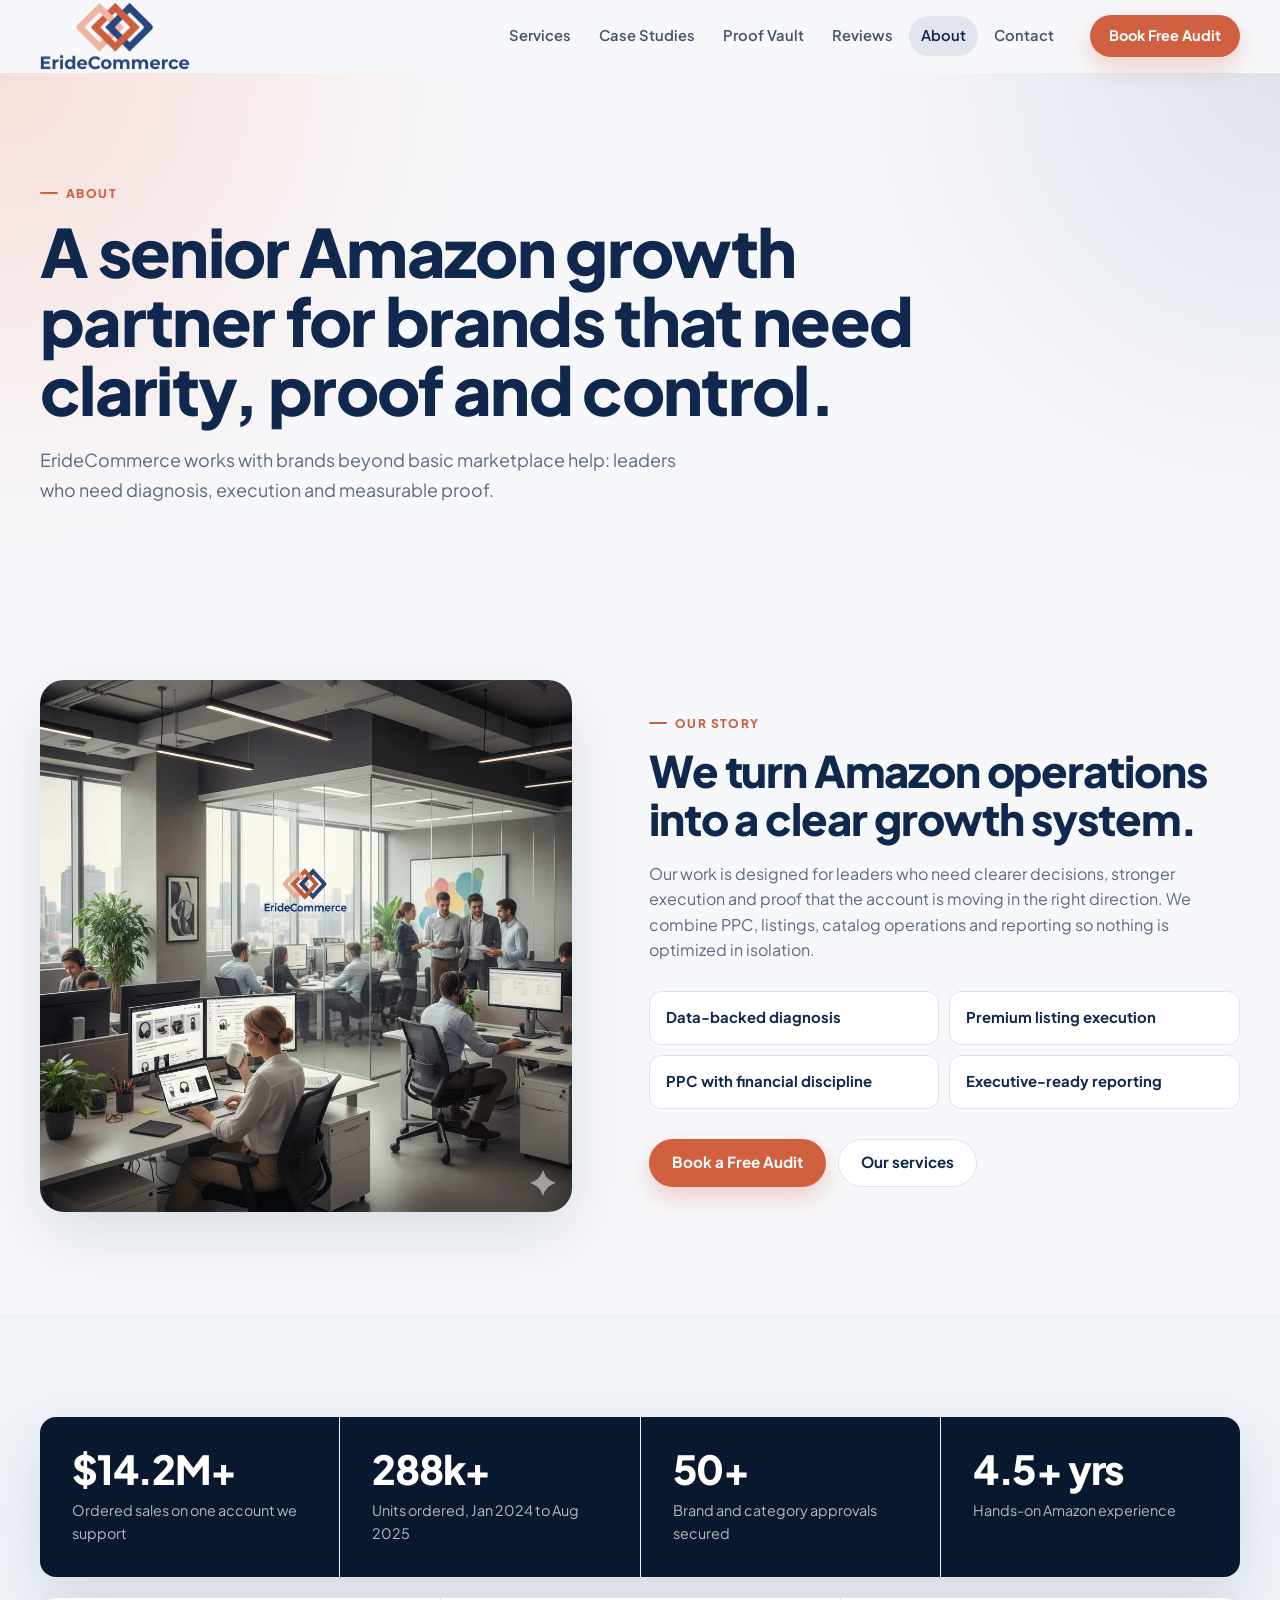
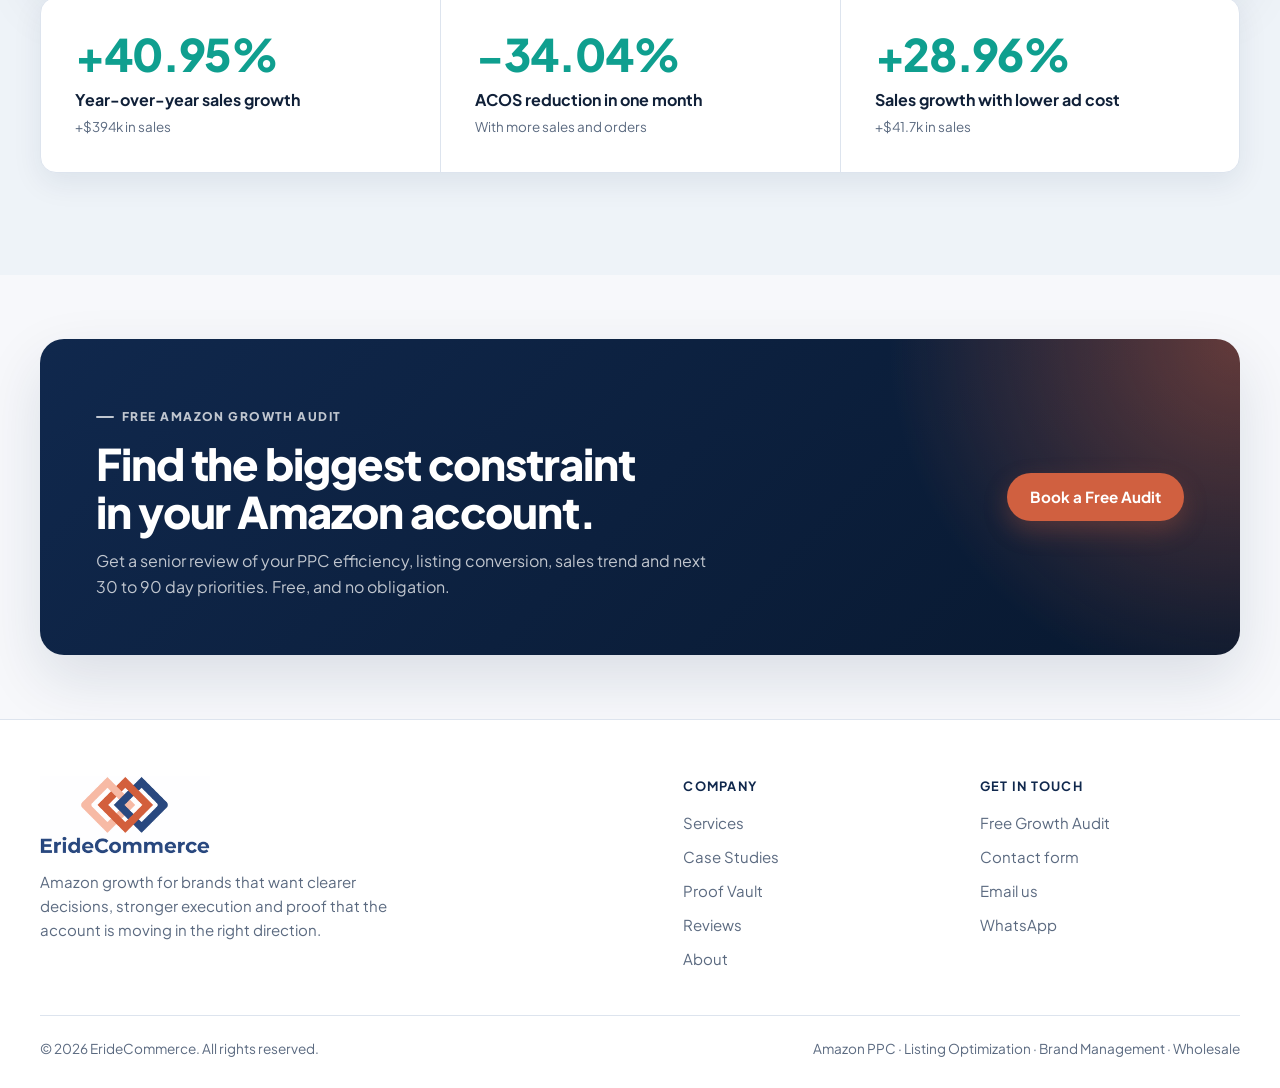
==== commit d372604e: "Add track record, tools strip and operations proof Real figures from the Seller Central sales snapsh" ====
--- a/about.html
+++ b/about.html
@@ -65,6 +65,12 @@
 
 <section class="section soft">
   <div class="container">
+    <div class="track reveal">
+      <div><strong>$14.2M+</strong><span>Ordered sales on one account we support</span></div>
+      <div><strong>288k+</strong><span>Units ordered, Jan 2024 to Aug 2025</span></div>
+      <div><strong>50+</strong><span>Brand and category approvals secured</span></div>
+      <div><strong>4.5+ yrs</strong><span>Hands-on Amazon experience</span></div>
+    </div>
     <div class="metric-grid reveal">
       <div class="metric"><strong><em>+40.95%</em></strong><span>Year-over-year sales growth</span><small>+$394k in sales</small></div>
       <div class="metric"><strong><em>&minus;34.04%</em></strong><span>ACOS reduction in one month</span><small>With more sales and orders</small></div>
--- a/page.css
+++ b/page.css
@@ -481,3 +481,16 @@
   .case-stats strong { font-size: 1rem; }
 }
 .service-body .eyebrow::before, .case-body .eyebrow::before { display: none; }
+
+/* Track record and tools */
+.track { display: grid; grid-template-columns: repeat(4, minmax(0, 1fr)); gap: 1px; overflow: hidden; margin-bottom: 20px; border-radius: var(--radius); background: rgba(255, 255, 255, .1); box-shadow: var(--shadow); }
+.track div { padding: clamp(22px, 3vw, 32px); background: var(--navy-deep); }
+.track strong { display: block; color: #fff; font-size: clamp(1.8rem, 3.2vw, 2.5rem); font-weight: 800; line-height: 1; letter-spacing: -.03em; }
+.track span { display: block; margin-top: 10px; color: rgba(255, 255, 255, .7); font-size: .9rem; }
+.tools { display: flex; flex-wrap: wrap; align-items: center; justify-content: center; gap: 8px; margin-bottom: 20px; padding: 18px 20px; border: 1px solid var(--border); border-radius: var(--radius); background: #fff; }
+.tools span { color: var(--navy); font-size: .9rem; font-weight: 700; }
+.tools span:not(.tools-label) { padding: 6px 12px; border-radius: 999px; background: var(--soft); }
+.tools .tools-label { flex-basis: 100%; text-align: center; color: var(--muted); font-size: .72rem; font-weight: 800; letter-spacing: .12em; text-transform: uppercase; }
+.proof-frame.plain img { aspect-ratio: 2 / 1; object-fit: cover; object-position: top; }
+@media (max-width: 1040px) { .track { grid-template-columns: repeat(2, minmax(0, 1fr)); } }
+@media (max-width: 400px) { .track { grid-template-columns: 1fr; } }
